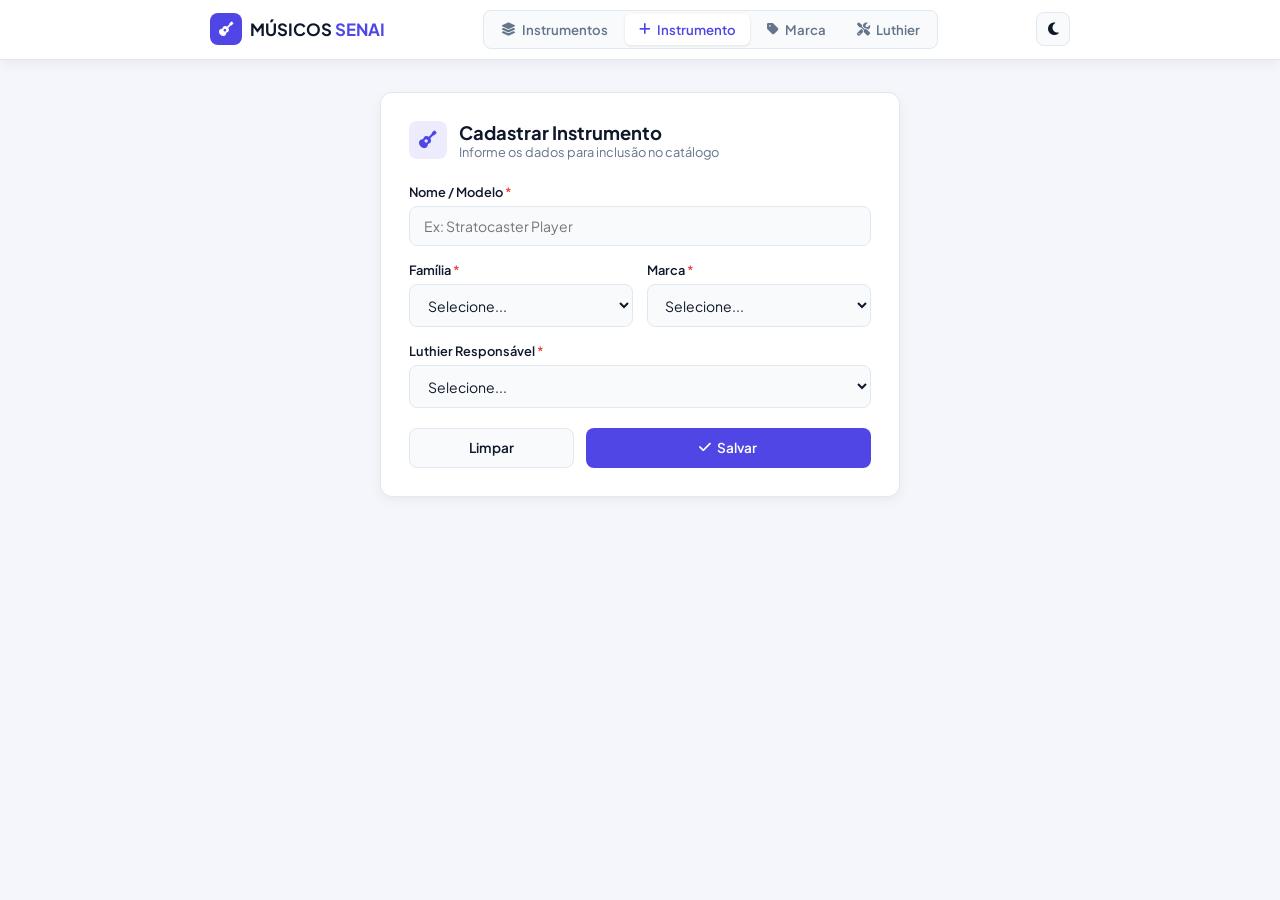
==== Frontend/pages/cadastroInstrumento.html @ 96075471 "Separei as paginas em quatro" ====
<!DOCTYPE html>
<html lang="pt-BR">
<head>
    <meta charset="UTF-8">
    <meta name="viewport" content="width=device-width, initial-scale=1.0">
    <title>MÚSICOS SENAI - Novo Instrumento</title>
    <link rel="stylesheet" href="/Frontend/style/style.css">
    <link rel="preconnect" href="https://fonts.googleapis.com">
    <link rel="preconnect" href="https://fonts.gstatic.com" crossorigin>
    <link href="https://fonts.googleapis.com/css2?family=Plus+Jakarta+Sans:wght@500;600;700;800&display=swap" rel="stylesheet">
    <link rel="stylesheet" href="https://cdnjs.cloudflare.com/ajax/libs/font-awesome/6.4.0/css/all.min.css">
</head>
<body>

    <header class="header">
        <div class="header-container">
            <div class="logo">
                <div class="logo-icon">
                    <i class="fa-solid fa-guitar"></i>
                </div>
                <span>MÚSICOS <strong>SENAI</strong></span>
            </div>

            <nav class="nav-tabs">
                <a href="index.html" class="tab-btn">
                    <i class="fa-solid fa-layer-group"></i> Instrumentos
                </a>
                <a href="cadastroInstrumento.html" class="tab-btn active">
                    <i class="fa-solid fa-plus"></i> Instrumento
                </a>
                <a href="cadastroMarca.html" class="tab-btn">
                    <i class="fa-solid fa-tag"></i> Marca
                </a>
                <a href="cadastroLuthier.html" class="tab-btn">
                    <i class="fa-solid fa-screwdriver-wrench"></i> Luthier
                </a>
            </nav>

            <button id="theme-toggle" class="theme-btn" onclick="toggleTheme()" title="Alternar Tema">
                <i class="fa-solid fa-moon"></i>
            </button>
        </div>
    </header>

    <main class="main-wrapper">
        <section class="tab-content active-content">
            <div class="form-card">
                <div class="card-header">
                    <div class="card-icon"><i class="fa-solid fa-guitar"></i></div>
                    <div>
                        <h2>Cadastrar Instrumento</h2>
                        <p class="subtitle">Informe os dados para inclusão no catálogo</p>
                    </div>
                </div>
                
                <form id="form-instrumento">
                    <input type="hidden" id="inst-id" name="id">

                    <div class="form-group">
                        <label for="inst-nome">Nome / Modelo <span class="required">*</span></label>
                        <input type="text" id="inst-nome" name="nome" class="form-control" placeholder="Ex: Stratocaster Player" required>
                    </div>

                    <div class="form-grid">
                        <div class="form-group">
                            <label for="inst-familia">Família <span class="required">*</span></label>
                            <select id="inst-familia" name="familia" class="form-control" required>
                                <option value="">Selecione...</option>
                                <option value="CORDAS">Cordas</option>
                                <option value="SOPRO">Sopro</option>
                                <option value="PERCUSSAO">Percussão</option>
                                <option value="TECLAS">Teclas</option>
                            </select>
                        </div>

                        <div class="form-group">
                            <label for="inst-marca">Marca <span class="required">*</span></label>
                            <select id="inst-marca" name="marcaId" class="form-control" required>
                                <option value="">Selecione...</option>
                            </select>
                        </div>
                    </div>

                    <div class="form-group">
                        <label for="inst-luthier">Luthier Responsável <span class="required">*</span></label>
                        <select id="inst-luthier" name="luthierId" class="form-control" required>
                            <option value="">Selecione...</option>
                        </select>
                    </div>

                    <div class="form-actions">
                        <button type="button" class="btn btn-secondary" onclick="resetForm('form-instrumento')">Limpar</button>
                        <button type="submit" class="btn btn-primary"><i class="fa-solid fa-check"></i> Salvar</button>
                    </div>
                </form>
            </div>
        </section>
    </main>

    <script src="/Frontend/script/script.js"></script>
</body>
</html>
---- Frontend/style/style.css ----
/* --- PALETA E VARIÁVEIS COMPACTAS --- */
:root {
    --primary: #4f46e5;
    --primary-hover: #4338ca;
    
    --bg-body: #f4f6fb;
    --bg-card: #ffffff;
    --bg-header: #ffffff;
    
    --text-main: #0f172a;
    --text-muted: #64748b;
    --border: #e2e8f0;
    --input-bg: #f8fafc;
    --table-header: #f1f5f9;
    
    --shadow: 0 4px 12px rgba(0, 0, 0, 0.05);
    --radius: 12px;
    --radius-sm: 8px;
}

body.dark-theme {
    --primary: #6366f1;
    --primary-hover: #818cf8;
    
    --bg-body: #0b0f19;
    --bg-card: #151c2c;
    --bg-header: #151c2c;
    
    --text-main: #f8fafc;
    --text-muted: #94a3b8;
    --border: #222d42;
    --input-bg: #0d121f;
    --table-header: #0d121f;
    
    --shadow: 0 4px 16px rgba(0, 0, 0, 0.4);
}

* {
    margin: 0;
    padding: 0;
    box-sizing: border-box;
    font-family: 'Plus Jakarta Sans', sans-serif;
    transition: background-color 0.2s ease, border-color 0.2s ease, color 0.2s ease;
}

body {
    background-color: var(--bg-body);
    color: var(--text-main);
    min-height: 100vh;
    display: flex;
    flex-direction: column;
}

/* --- HEADER CENTRALIZADO & COMPACTO --- */
.header {
    background-color: var(--bg-header);
    border-bottom: 1px solid var(--border);
    position: sticky;
    top: 0;
    z-index: 100;
    box-shadow: var(--shadow);
}

.header-container {
    max-width: 900px;
    margin: 0 auto;
    padding: 0.6rem 1.25rem;
    display: flex;
    justify-content: space-between;
    align-items: center;
}

.logo {
    display: flex;
    align-items: center;
    gap: 8px;
    font-size: 1.05rem;
    font-weight: 700;
}

.logo-icon {
    width: 32px;
    height: 32px;
    background: var(--primary);
    color: #fff;
    border-radius: var(--radius-sm);
    display: flex;
    align-items: center;
    justify-content: center;
    font-size: 0.9rem;
}

.logo strong {
    color: var(--primary);
}

.nav-tabs {
    display: flex;
    gap: 0.25rem;
    background: var(--input-bg);
    padding: 3px;
    border-radius: var(--radius-sm);
    border: 1px solid var(--border);
}

.tab-btn {
    background: transparent;
    border: none;
    padding: 0.45rem 0.85rem;
    font-size: 0.825rem;
    font-weight: 600;
    color: var(--text-muted);
    cursor: pointer;
    border-radius: 6px;
    display: flex;
    align-items: center;
    gap: 6px;
    text-decoration: none; /* Ajuste para as tags <a> */
}

.tab-btn:hover {
    color: var(--text-main);
}

.tab-btn.active {
    background-color: var(--bg-card);
    color: var(--primary);
    box-shadow: 0 1px 3px rgba(0,0,0,0.1);
}

.theme-btn {
    background: var(--input-bg);
    border: 1px solid var(--border);
    color: var(--text-main);
    width: 34px;
    height: 34px;
    border-radius: var(--radius-sm);
    cursor: pointer;
    display: flex;
    align-items: center;
    justify-content: center;
    font-size: 0.9rem;
}

.theme-btn:hover {
    border-color: var(--primary);
    color: var(--primary);
}

/* --- MAIN CONTAINER CENTRALIZADO --- */
.main-wrapper {
    max-width: 900px;
    width: 100%;
    margin: 2rem auto;
    padding: 0 1.25rem;
}

.tab-content {
    display: none;
}

.tab-content.active-content {
    display: block;
    animation: fadeIn 0.25s ease-out;
}

@keyframes fadeIn {
    from { opacity: 0; transform: translateY(6px); }
    to { opacity: 1; transform: translateY(0); }
}

/* --- CARDS & FORMULÁRIOS ENMAMORADOS (SLIM) --- */
.form-card, .section-card {
    background: var(--bg-card);
    border-radius: var(--radius);
    box-shadow: var(--shadow);
    border: 1px solid var(--border);
    padding: 1.75rem;
}

.form-card {
    max-width: 520px;
    margin: 0 auto;
}

.card-header {
    display: flex;
    align-items: center;
    gap: 12px;
    margin-bottom: 1.5rem;
}

.card-icon {
    width: 38px;
    height: 38px;
    border-radius: var(--radius-sm);
    background: rgba(79, 70, 229, 0.1);
    color: var(--primary);
    display: flex;
    align-items: center;
    justify-content: center;
    font-size: 1.1rem;
}

.card-header h2, .section-header h2 {
    font-size: 1.15rem;
    font-weight: 700;
}

.subtitle {
    font-size: 0.8rem;
    color: var(--text-muted);
}

/* --- FORM CONTROLS --- */
.form-group {
    margin-bottom: 1rem;
    display: flex;
    flex-direction: column;
    gap: 6px;
}

.form-grid {
    display: grid;
    grid-template-columns: 1fr 1fr;
    gap: 0.85rem;
}

label {
    font-size: 0.8rem;
    font-weight: 600;
    color: var(--text-main);
}

.required {
    color: #ef4444;
}

.form-control {
    width: 100%;
    padding: 0.65rem 0.85rem;
    background-color: var(--input-bg);
    color: var(--text-main);
    border: 1px solid var(--border);
    border-radius: var(--radius-sm);
    font-size: 0.875rem;
    outline: none;
}

.form-control:focus {
    border-color: var(--primary);
    box-shadow: 0 0 0 3px rgba(79, 70, 229, 0.15);
}

.form-actions {
    display: flex;
    gap: 0.75rem;
    margin-top: 1.25rem;
}

/* --- BOTÕES --- */
.btn {
    padding: 0.65rem 1.25rem;
    border: none;
    border-radius: var(--radius-sm);
    font-weight: 600;
    font-size: 0.85rem;
    cursor: pointer;
    display: inline-flex;
    align-items: center;
    gap: 6px;
    justify-content: center;
    flex: 1;
}

.btn-primary {
    background-color: var(--primary);
    color: #ffffff;
}

.btn-primary:hover {
    background-color: var(--primary-hover);
}

.btn-secondary {
    background: var(--input-bg);
    border: 1px solid var(--border);
    color: var(--text-main);
    flex: 0.5;
}

.btn-secondary:hover {
    border-color: var(--text-muted);
}

/* --- TABELAS --- */
.section-header {
    display: flex;
    justify-content: space-between;
    align-items: center;
    margin-bottom: 1.25rem;
}

.search-box {
    position: relative;
    width: 240px;
}

.search-box i {
    position: absolute;
    left: 10px;
    top: 50%;
    transform: translateY(-50%);
    color: var(--text-muted);
    font-size: 0.85rem;
}

.search-box .form-control {
    padding-left: 32px;
}

.table-container {
    overflow-x: auto;
    border-radius: var(--radius-sm);
    border: 1px solid var(--border);
}

table {
    width: 100%;
    border-collapse: collapse;
}

th, td {
    padding: 0.75rem 1rem;
    border-bottom: 1px solid var(--border);
    font-size: 0.85rem;
}

th {
    background-color: var(--table-header);
    color: var(--text-muted);
    font-weight: 700;
    text-transform: uppercase;
    font-size: 0.7rem;
    letter-spacing: 0.5px;
}

tr:last-child td {
    border-bottom: none;
}

.text-center { text-align: center; }

.empty-state {
    text-align: center;
    padding: 2.5rem 1rem;
    color: var(--text-muted);
    font-size: 0.85rem;
}

.empty-state i {
    font-size: 2rem;
    margin-bottom: 0.5rem;
    opacity: 0.4;
}

/* --- RESPONSIVIDADE --- */
@media (max-width: 768px) {
    .header-container {
        flex-direction: column;
        gap: 0.75rem;
    }

    .nav-tabs {
        width: 100%;
        overflow-x: auto;
    }

    .form-grid {
        grid-template-columns: 1fr;
    }

    .section-header {
        flex-direction: column;
        gap: 0.85rem;
        align-items: stretch;
    }

    .search-box {
        width: 100%;
    }
}
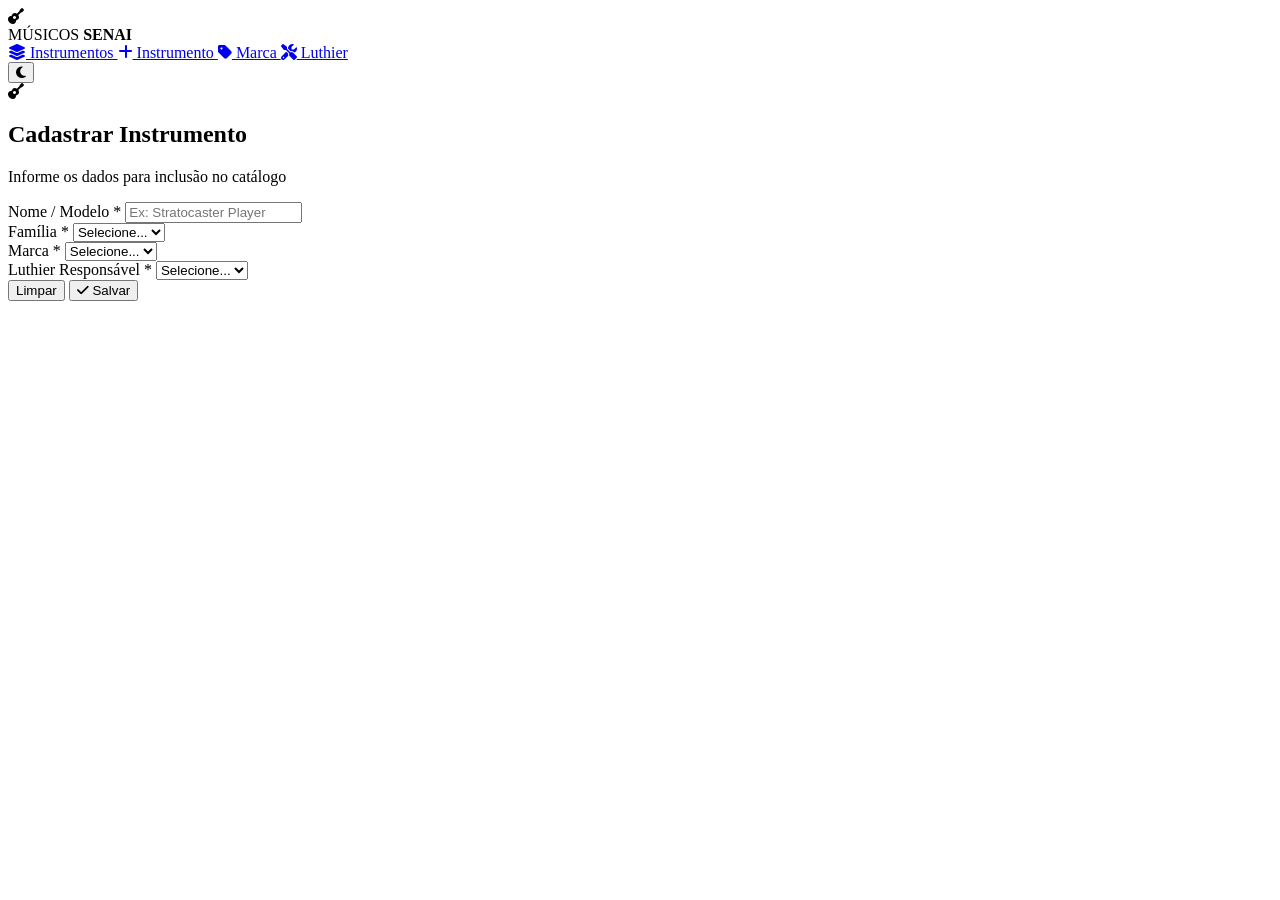
==== commit 09664a9c: "Arrumando o frontend" ====
--- a/Frontend/pages/cadastroInstrumento.html
+++ b/Frontend/pages/cadastroInstrumento.html
@@ -4,7 +4,7 @@
     <meta charset="UTF-8">
     <meta name="viewport" content="width=device-width, initial-scale=1.0">
     <title>MÚSICOS SENAI - Novo Instrumento</title>
-    <link rel="stylesheet" href="/Frontend/style/style.css">
+    <link rel="stylesheet" href="/style/style.css">
     <link rel="preconnect" href="https://fonts.googleapis.com">
     <link rel="preconnect" href="https://fonts.gstatic.com" crossorigin>
     <link href="https://fonts.googleapis.com/css2?family=Plus+Jakarta+Sans:wght@500;600;700;800&display=swap" rel="stylesheet">
@@ -22,16 +22,16 @@
             </div>
 
             <nav class="nav-tabs">
-                <a href="index.html" class="tab-btn">
+                <a href="/index.html" class="tab-btn">
                     <i class="fa-solid fa-layer-group"></i> Instrumentos
                 </a>
-                <a href="cadastroInstrumento.html" class="tab-btn active">
+                <a href="/pages/cadastroInstrumento.html" class="tab-btn active">
                     <i class="fa-solid fa-plus"></i> Instrumento
                 </a>
-                <a href="cadastroMarca.html" class="tab-btn">
+                <a href="/pages/cadastroMarca.html" class="tab-btn">
                     <i class="fa-solid fa-tag"></i> Marca
                 </a>
-                <a href="cadastroLuthier.html" class="tab-btn">
+                <a href="/pages/cadastroLuthier.html" class="tab-btn">
                     <i class="fa-solid fa-screwdriver-wrench"></i> Luthier
                 </a>
             </nav>
@@ -97,6 +97,6 @@
         </section>
     </main>
 
-    <script src="/Frontend/script/script.js"></script>
+    <script src="/script/script.js"></script>
 </body>
 </html>
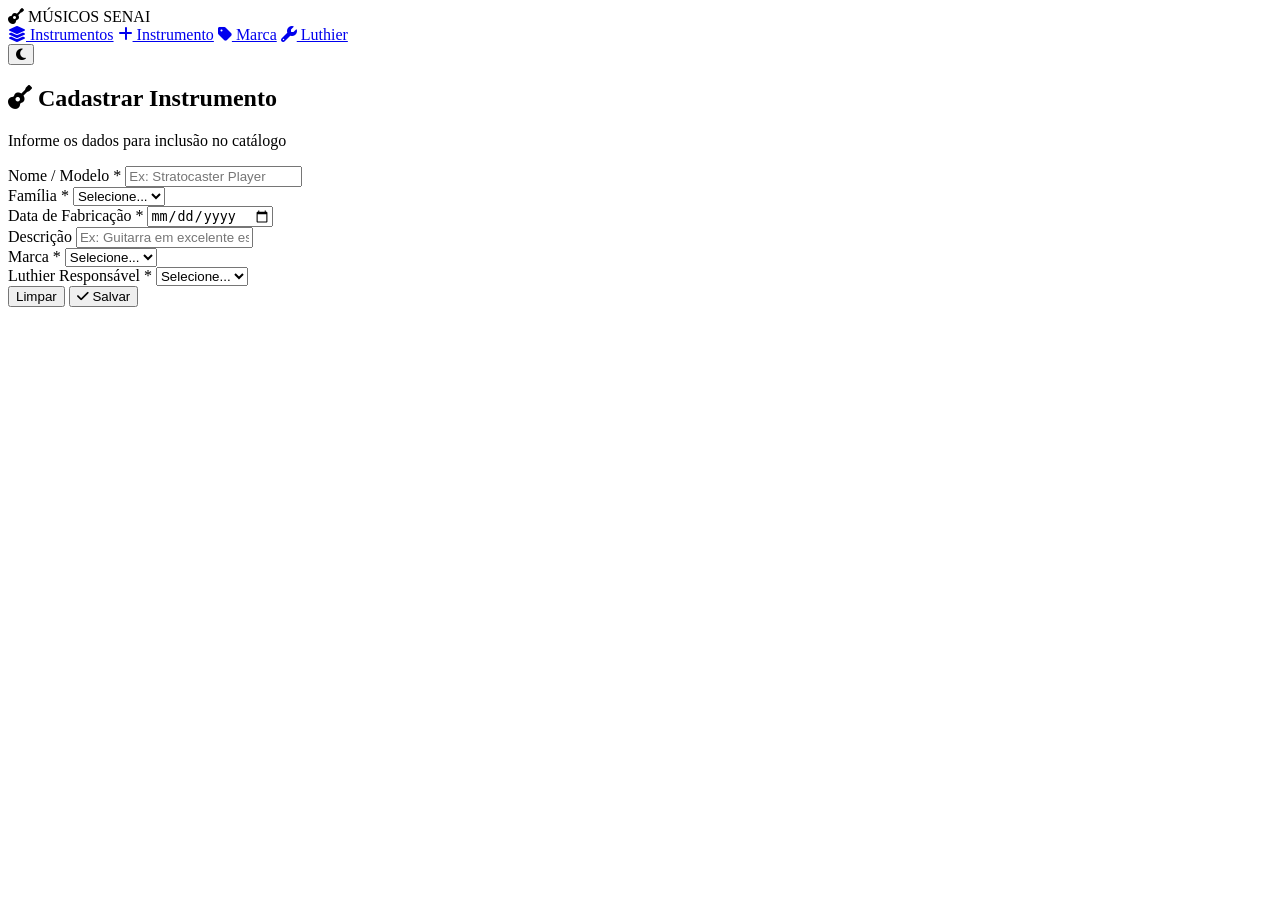
==== commit 361a3427: "finalização site funcional" ====
--- a/Frontend/pages/cadastroInstrumento.html
+++ b/Frontend/pages/cadastroInstrumento.html
@@ -3,100 +3,92 @@
 <head>
     <meta charset="UTF-8">
     <meta name="viewport" content="width=device-width, initial-scale=1.0">
-    <title>MÚSICOS SENAI - Novo Instrumento</title>
+    <title>Músicos SENAI - Cadastrar Instrumento</title>
+    <!-- Ícones FontAwesome -->
+    <link rel="stylesheet" href="https://cdnjs.cloudflare.com/ajax/libs/font-awesome/6.4.0/css/all.min.css">
+    <!-- Arquivo de Estilos -->
     <link rel="stylesheet" href="/style/style.css">
-    <link rel="preconnect" href="https://fonts.googleapis.com">
-    <link rel="preconnect" href="https://fonts.gstatic.com" crossorigin>
-    <link href="https://fonts.googleapis.com/css2?family=Plus+Jakarta+Sans:wght@500;600;700;800&display=swap" rel="stylesheet">
-    <link rel="stylesheet" href="https://cdnjs.cloudflare.com/ajax/libs/font-awesome/6.4.0/css/all.min.css">
 </head>
 <body>
 
-    <header class="header">
-        <div class="header-container">
-            <div class="logo">
-                <div class="logo-icon">
-                    <i class="fa-solid fa-guitar"></i>
-                </div>
-                <span>MÚSICOS <strong>SENAI</strong></span>
+    <!-- CABEÇALHO / NAVBAR -->
+    <header class="navbar">
+        <div class="logo">
+            <i class="fa-solid fa-guitar"></i>
+            <span>MÚSICOS SENAI</span>
+        </div>
+        <nav class="nav-links">
+            <a href="/index.html" class="nav-btn"><i class="fa-solid fa-layer-group"></i> Instrumentos</a>
+            <a href="/pages/cadastroInstrumento.html" class="nav-btn active"><i class="fa-solid fa-plus"></i> Instrumento</a>
+            <a href="/pages/cadastroMarca.html" class="nav-btn"><i class="fa-solid fa-tag"></i> Marca</a>
+            <a href="/pages/cadastroLuthier.html" class="nav-btn"><i class="fa-solid fa-wrench"></i> Luthier</a>
+        </nav>
+        <button class="theme-toggle" onclick="toggleTheme()" aria-label="Alternar Tema">
+            <i class="fa-solid fa-moon"></i>
+        </button>
+    </header>
+
+    <!-- CONTEÚDO PRINCIPAL (FORMULÁRIO) -->
+    <main class="main-container">
+        <div class="form-card">
+            <div class="form-header">
+                <h2><i class="fa-solid fa-guitar"></i> Cadastrar Instrumento</h2>
+                <p>Informe os dados para inclusão no catálogo</p>
             </div>
 
-            <nav class="nav-tabs">
-                <a href="/index.html" class="tab-btn">
-                    <i class="fa-solid fa-layer-group"></i> Instrumentos
-                </a>
-                <a href="/pages/cadastroInstrumento.html" class="tab-btn active">
-                    <i class="fa-solid fa-plus"></i> Instrumento
-                </a>
-                <a href="/pages/cadastroMarca.html" class="tab-btn">
-                    <i class="fa-solid fa-tag"></i> Marca
-                </a>
-                <a href="/pages/cadastroLuthier.html" class="tab-btn">
-                    <i class="fa-solid fa-screwdriver-wrench"></i> Luthier
-                </a>
-            </nav>
+            <form id="form-instrumento" onsubmit="cadastrarInstrumento(event)">
+    <input type="hidden" id="inst-id">
 
-            <button id="theme-toggle" class="theme-btn" onclick="toggleTheme()" title="Alternar Tema">
-                <i class="fa-solid fa-moon"></i>
-            </button>
+    <div class="form-group">
+        <label for="inst-nome">Nome / Modelo *</label>
+        <input type="text" id="inst-nome" class="form-control" placeholder="Ex: Stratocaster Player" required>
+    </div>
+
+    <div class="form-group">
+        <label for="inst-familia">Família *</label>
+        <select id="inst-familia" class="form-control" required>
+            <option value="">Selecione...</option>
+            <option value="CORDAS">Cordas</option>
+            <option value="SOPRO">Sopro</option>
+            <option value="PERCUSSAO">Percussão</option>
+            <option value="TECLAS">Teclas</option>
+        </select>
+    </div>
+
+    <!-- Campo Novo Exigido pela Entidade Java -->
+    <div class="form-group">
+        <label for="inst-ano">Data de Fabricação *</label>
+        <input type="date" id="inst-ano" class="form-control" required>
+    </div>
+
+    <div class="form-group">
+        <label for="inst-descricao">Descrição</label>
+        <input type="text" id="inst-descricao" class="form-control" placeholder="Ex: Guitarra em excelente estado">
+    </div>
+
+    <div class="form-group">
+        <label for="inst-marca">Marca *</label>
+        <select id="inst-marca" class="form-control" required>
+            <option value="">Selecione...</option>
+        </select>
+    </div>
+
+    <div class="form-group">
+        <label for="inst-luthier">Luthier Responsável *</label>
+        <select id="inst-luthier" class="form-control" required>
+            <option value="">Selecione...</option>
+        </select>
+    </div>
+
+    <div class="form-actions">
+        <button type="button" class="btn btn-secondary" onclick="resetForm('form-instrumento')">Limpar</button>
+        <button type="submit" class="btn btn-primary"><i class="fa-solid fa-check"></i> Salvar</button>
+    </div>
+</form>
         </div>
-    </header>
-
-    <main class="main-wrapper">
-        <section class="tab-content active-content">
-            <div class="form-card">
-                <div class="card-header">
-                    <div class="card-icon"><i class="fa-solid fa-guitar"></i></div>
-                    <div>
-                        <h2>Cadastrar Instrumento</h2>
-                        <p class="subtitle">Informe os dados para inclusão no catálogo</p>
-                    </div>
-                </div>
-                
-                <form id="form-instrumento">
-                    <input type="hidden" id="inst-id" name="id">
-
-                    <div class="form-group">
-                        <label for="inst-nome">Nome / Modelo <span class="required">*</span></label>
-                        <input type="text" id="inst-nome" name="nome" class="form-control" placeholder="Ex: Stratocaster Player" required>
-                    </div>
-
-                    <div class="form-grid">
-                        <div class="form-group">
-                            <label for="inst-familia">Família <span class="required">*</span></label>
-                            <select id="inst-familia" name="familia" class="form-control" required>
-                                <option value="">Selecione...</option>
-                                <option value="CORDAS">Cordas</option>
-                                <option value="SOPRO">Sopro</option>
-                                <option value="PERCUSSAO">Percussão</option>
-                                <option value="TECLAS">Teclas</option>
-                            </select>
-                        </div>
-
-                        <div class="form-group">
-                            <label for="inst-marca">Marca <span class="required">*</span></label>
-                            <select id="inst-marca" name="marcaId" class="form-control" required>
-                                <option value="">Selecione...</option>
-                            </select>
-                        </div>
-                    </div>
-
-                    <div class="form-group">
-                        <label for="inst-luthier">Luthier Responsável <span class="required">*</span></label>
-                        <select id="inst-luthier" name="luthierId" class="form-control" required>
-                            <option value="">Selecione...</option>
-                        </select>
-                    </div>
-
-                    <div class="form-actions">
-                        <button type="button" class="btn btn-secondary" onclick="resetForm('form-instrumento')">Limpar</button>
-                        <button type="submit" class="btn btn-primary"><i class="fa-solid fa-check"></i> Salvar</button>
-                    </div>
-                </form>
-            </div>
-        </section>
     </main>
 
+    <!-- JS DO PROJETO -->
     <script src="/script/script.js"></script>
 </body>
 </html>
